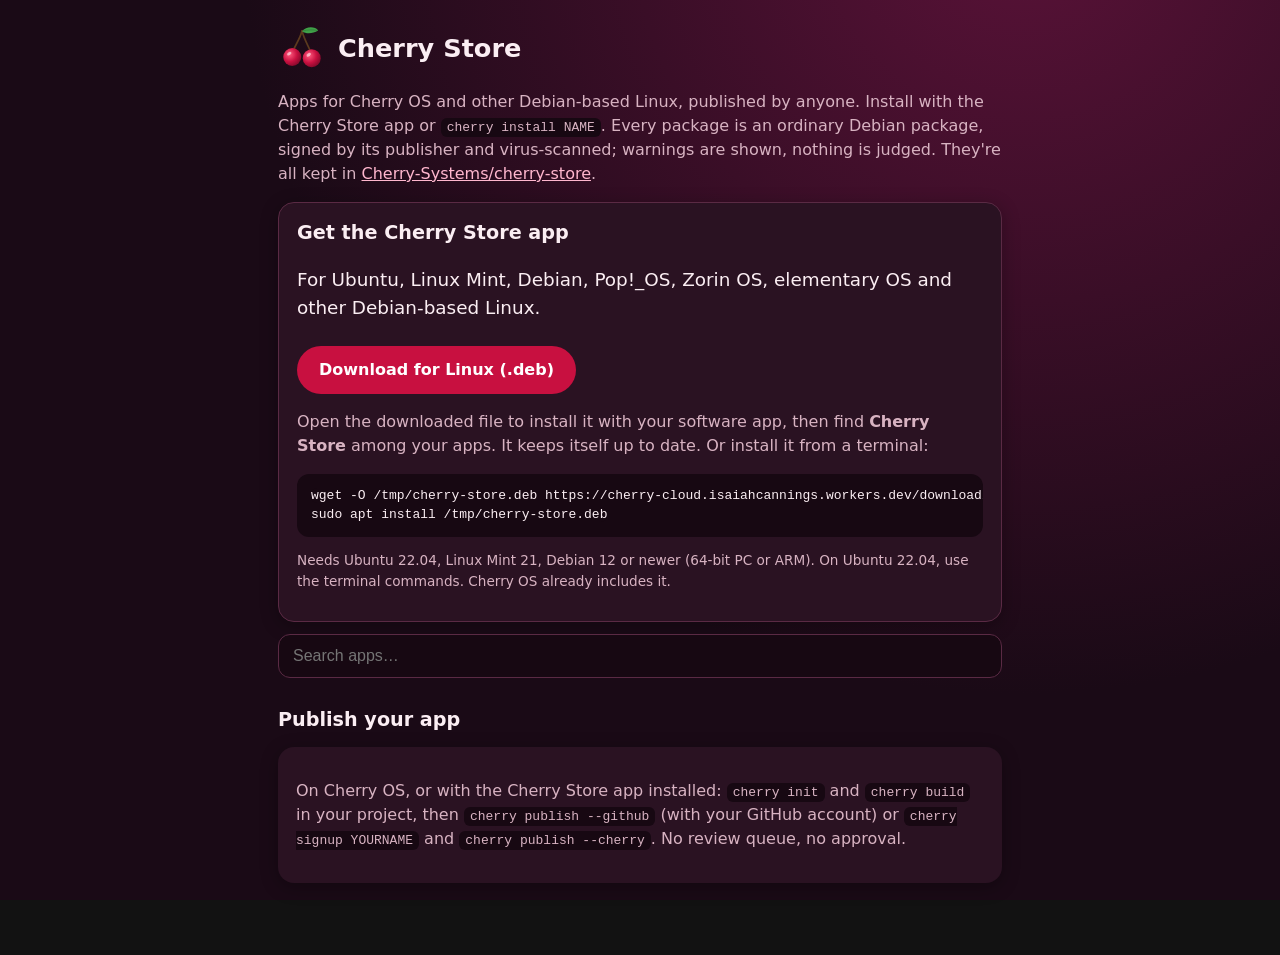
==== index.html @ 56f1f1a2 "Update the Cherry Store website" ====
<!doctype html>
<html lang="en">
<head>
  <meta charset="utf-8">
  <meta name="viewport" content="width=device-width, initial-scale=1">
  <title>Cherry Store</title>
  <link rel="stylesheet" href="/style.css">
  <link rel="icon" href="/logo.svg">
  <meta name="theme-color" content="#c81040">
</head>
<body>
<main>
  <header><img src="/logo.svg" alt=""><h1>Cherry Store</h1></header>
  <p>Apps for Cherry OS and other Debian-based Linux, published by anyone. Install with the Cherry Store app or
    <code>cherry install NAME</code>. Every package is an ordinary Debian package, signed by its publisher and
    virus-scanned; warnings are shown, nothing is judged. They're all kept in
    <a href="https://github.com/Cherry-Systems/cherry-store">Cherry-Systems/cherry-store</a>.</p>

  <div class="card get">
    <h2>Get the Cherry Store app</h2>
    <p class="big">For Ubuntu, Linux Mint, Debian, Pop!_OS, Zorin OS, elementary OS and other Debian-based Linux.</p>
    <a class="button" id="client-download" href="https://cherry-cloud.isaiahcannings.workers.dev/download/cherry-store.deb">Download for Linux (.deb)</a>
    <span class="meta" id="client-version"></span>
    <p>Open the downloaded file to install it with your software app, then find <b>Cherry Store</b> among your
      apps. It keeps itself up to date. Or install it from a terminal:</p>
    <pre><code id="client-cmd">wget -O /tmp/cherry-store.deb https://cherry-cloud.isaiahcannings.workers.dev/download/cherry-store.deb
sudo apt install /tmp/cherry-store.deb</code></pre>
    <p class="meta">Needs Ubuntu 22.04, Linux Mint 21, Debian 12 or newer (64-bit PC or ARM). On Ubuntu 22.04, use
      the terminal commands. Cherry OS already includes it.</p>
  </div>

  <input type="search" id="q" placeholder="Search apps…">
  <div id="results"></div>

  <h2>Publish your app</h2>
  <div class="card">
    <p>On Cherry OS, or with the Cherry Store app installed: <code>cherry init</code> and <code>cherry build</code> in your project, then
      <code>cherry publish --github</code> (with your GitHub account) or <code>cherry signup YOURNAME</code> and
      <code>cherry publish --cherry</code>. No review queue, no approval.</p>
  </div>

</main>
<script type="module">
function el(tag, attrs = {}, ...children) {
  const e = document.createElement(tag);
  for (const [k, v] of Object.entries(attrs)) e.setAttribute(k, v);
  for (const c of children) e.append(c);
  return e;
}
const results = document.getElementById("results");
const INDEX = "https://raw.githubusercontent.com/Cherry-Systems/cherry-store/main/index.json";
const CLIENT = "cherry-store-client";
function showClient(url) {
  document.getElementById("client-download").href = url;
  document.getElementById("client-cmd").textContent =
    `wget -O /tmp/cherry-store.deb ${url}\nsudo apt install /tmp/cherry-store.deb`;
}
function publisher(p) {
  const [how, who] = p.publisher.split(":");
  return who ? `${who} (${how === "github" ? "GitHub" : "Cherry account"})` : p.publisher;
}
let index = null;
async function load(q = "") {
  if (!index) {
    index = await (await fetch(INDEX)).json();
    const client = index.packages?.[CLIENT];
    if (client?.latest) {
      document.getElementById("client-version").textContent = `version ${client.latest}`;
      const url = client.versions?.[client.latest]?.url;
      if (url?.startsWith("https://github.com/")) showClient(url);
    }
  }
  const words = q.toLowerCase().split(/\s+/).filter(Boolean);
  const packages = Object.values(index.packages || {}).filter((p) => p.name !== CLIENT && !p.taken_down && p.latest &&
    words.every((w) => `${p.name} ${p.summary || ""} ${p.description || ""}`.toLowerCase().includes(w)));
  results.replaceChildren();
  if (!packages.length) results.append(el("p", {}, q ? "No apps match that." : "No apps yet — be the first to publish!"));
  for (const p of packages.sort((a, b) => a.name.localeCompare(b.name))) {
    const v = p.versions[p.latest];
    const badges = [];
    if (p.kind === "windows") badges.push(el("span", { class: "badge" }, "Windows app"));
    if (v.scan?.status === "flagged") badges.push(el("span", { class: "badge flagged" }, "⚠ virus scanner warning"));
    if (v.warnings?.length) badges.push(el("span", { class: "badge flagged" }, `${v.warnings.length} warning(s)`));
    results.append(el("div", { class: "card pkg" },
      el("div", { class: "icon" }, p.name[0].toUpperCase()),
      el("div", {},
        el("h3", {}, p.name, ...badges),
        el("p", {}, p.summary || ""),
        el("div", { class: "meta" }, `v${p.latest} · by ${publisher(p)} · `,
          el("code", {}, `cherry install ${p.name}`)))));
  }
}
let t;
document.getElementById("q").addEventListener("input", (e) => { clearTimeout(t); t = setTimeout(() => load(e.target.value), 250); });
load();
</script>
</body>
</html>
---- style.css ----
:root {
  --cherry: #c81040;
  --cherry-dark: #7a0828;
  --blossom: #ffb7ce;
  --bg: #1a0a16;
  --card: #2a1222;
  --text: #fbeef3;
  --muted: #d8b3c2;
  color-scheme: dark;
}
* { box-sizing: border-box; }
body {
  margin: 0;
  font-family: system-ui, -apple-system, "Segoe UI", Roboto, sans-serif;
  background: radial-gradient(circle at 80% -10%, #5a1238 0, var(--bg) 55%) fixed;
  color: var(--text);
  line-height: 1.5;
}
main { max-width: 760px; margin: 0 auto; padding: 24px 18px 60px; }
header { display: flex; align-items: center; gap: 12px; margin-bottom: 18px; }
header img { width: 48px; height: 48px; }
h1 { font-size: 1.6rem; margin: 0; }
h2 { font-size: 1.2rem; margin: 28px 0 8px; }
p, li { color: var(--muted); }
a { color: var(--blossom); }
.card {
  background: var(--card);
  border-radius: 16px;
  padding: 16px 18px;
  margin: 12px 0;
  box-shadow: 0 4px 18px rgba(0, 0, 0, 0.3);
}
.big { font-size: 1.15rem; color: var(--text); }
button, .button {
  display: inline-block;
  background: var(--cherry);
  color: white;
  border: 0;
  border-radius: 999px;
  padding: 12px 22px;
  font-size: 1rem;
  font-weight: 600;
  cursor: pointer;
  text-decoration: none;
  margin: 6px 6px 0 0;
}
button.secondary { background: #4a2238; }
button:disabled { opacity: 0.5; }
input[type="text"], input[type="search"], textarea, select {
  width: 100%;
  padding: 12px 14px;
  border-radius: 12px;
  border: 1px solid #5a2a44;
  background: #170812;
  color: var(--text);
  font-size: 1rem;
}
.code {
  font-family: ui-monospace, "DejaVu Sans Mono", monospace;
  font-size: 1.05rem;
  letter-spacing: 0.04em;
  word-break: break-all;
  color: white;
}
.ok { color: #9be89b; }
.warn { color: #ffcf7a; }
.err { color: #ff8a9a; }
.pkg { display: flex; gap: 14px; align-items: flex-start; }
.pkg .icon {
  width: 48px; height: 48px; border-radius: 12px; flex: none;
  background: linear-gradient(135deg, var(--cherry), var(--cherry-dark));
  display: grid; place-items: center; font-weight: 700; font-size: 1.3rem;
}
.pkg h3 { margin: 0; font-size: 1.05rem; }
.pkg .meta { font-size: 0.85rem; color: var(--muted); }
.badge {
  display: inline-block; font-size: 0.75rem; padding: 2px 8px; border-radius: 999px;
  background: #4a2238; margin-left: 6px; vertical-align: middle;
}
.badge.flagged { background: #7a4a00; }
code { background: #170812; padding: 2px 6px; border-radius: 6px; }
pre { background: #170812; padding: 12px 14px; border-radius: 12px; overflow-x: auto; }
pre code { padding: 0; }
.get { border: 1px solid #5a2a44; }
.get h2 { margin-top: 0; }
.meta { font-size: 0.85rem; color: var(--muted); }
label.choice { display: flex; gap: 10px; align-items: center; padding: 10px 0; color: var(--text); }
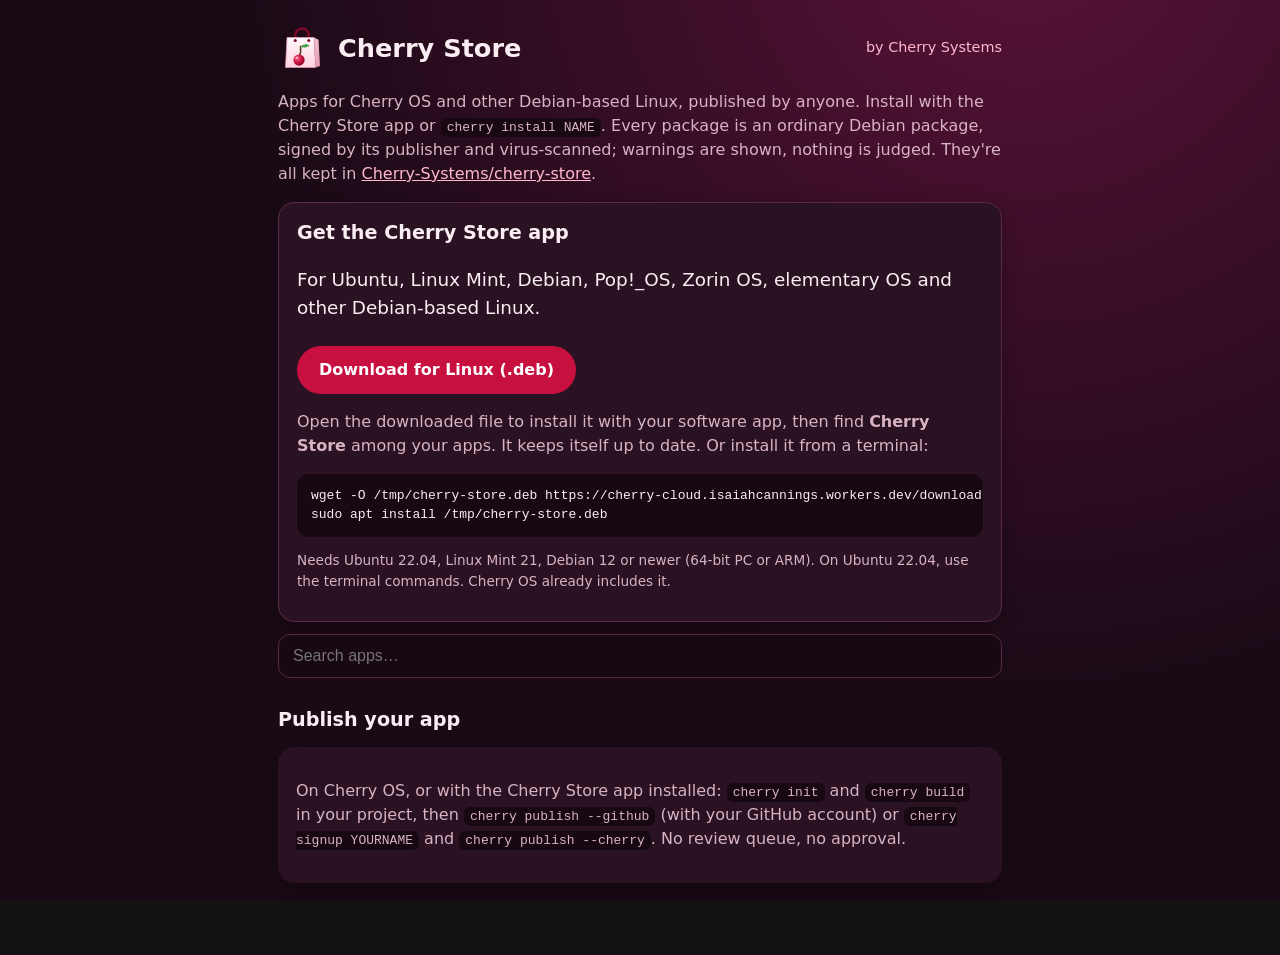
==== commit 7014d11c: "Update the Cherry Store website" ====
--- a/index.html
+++ b/index.html
@@ -4,13 +4,14 @@
   <meta charset="utf-8">
   <meta name="viewport" content="width=device-width, initial-scale=1">
   <title>Cherry Store</title>
-  <link rel="stylesheet" href="/style.css">
-  <link rel="icon" href="/logo.svg">
+  <link rel="stylesheet" href="style.css">
+  <link rel="icon" href="cherry-store.svg">
   <meta name="theme-color" content="#c81040">
 </head>
 <body>
 <main>
-  <header><img src="/logo.svg" alt=""><h1>Cherry Store</h1></header>
+  <header><img src="cherry-store.svg" alt=""><h1>Cherry Store</h1>
+    <a class="home" href="https://cherry-systems.github.io/">by Cherry Systems</a></header>
   <p>Apps for Cherry OS and other Debian-based Linux, published by anyone. Install with the Cherry Store app or
     <code>cherry install NAME</code>. Every package is an ordinary Debian package, signed by its publisher and
     virus-scanned; warnings are shown, nothing is judged. They're all kept in
--- a/style.css
+++ b/style.css
@@ -19,6 +19,7 @@
 main { max-width: 760px; margin: 0 auto; padding: 24px 18px 60px; }
 header { display: flex; align-items: center; gap: 12px; margin-bottom: 18px; }
 header img { width: 48px; height: 48px; }
+header .home { margin-left: auto; font-size: 0.9rem; text-decoration: none; }
 h1 { font-size: 1.6rem; margin: 0; }
 h2 { font-size: 1.2rem; margin: 28px 0 8px; }
 p, li { color: var(--muted); }
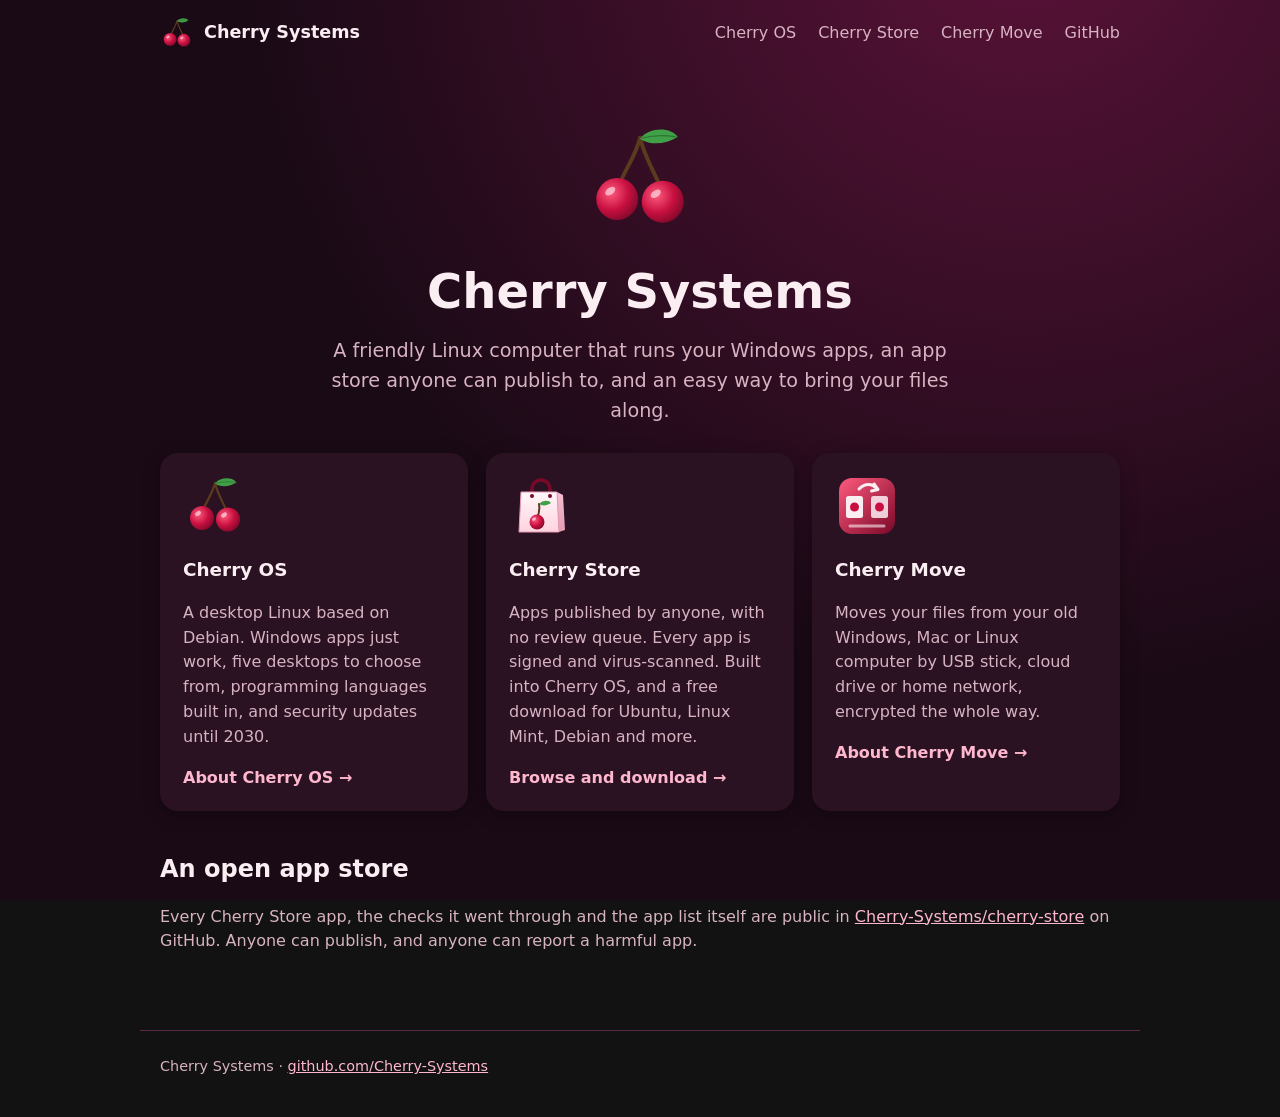
==== commit f966b03f: "Update the Cherry Systems website" ====
--- a/index.html
+++ b/index.html
@@ -3,97 +3,57 @@
 <head>
   <meta charset="utf-8">
   <meta name="viewport" content="width=device-width, initial-scale=1">
-  <title>Cherry Store</title>
-  <link rel="stylesheet" href="style.css">
-  <link rel="icon" href="cherry-store.svg">
+  <title>Cherry Systems</title>
+  <meta name="description" content="Cherry Systems makes Cherry OS, the Cherry Store and Cherry Move.">
+  <link rel="stylesheet" href="/style.css">
+  <link rel="icon" href="/logo.svg">
   <meta name="theme-color" content="#c81040">
 </head>
 <body>
+<nav>
+  <a class="brand" href="/"><img src="/logo.svg" alt="">Cherry Systems</a>
+  <a href="/os/">Cherry OS</a>
+  <a href="/store/">Cherry Store</a>
+  <a href="/move/">Cherry Move</a>
+  <a href="https://github.com/Cherry-Systems">GitHub</a>
+</nav>
 <main>
-  <header><img src="cherry-store.svg" alt=""><h1>Cherry Store</h1>
-    <a class="home" href="https://cherry-systems.github.io/">by Cherry Systems</a></header>
-  <p>Apps for Cherry OS and other Debian-based Linux, published by anyone. Install with the Cherry Store app or
-    <code>cherry install NAME</code>. Every package is an ordinary Debian package, signed by its publisher and
-    virus-scanned; warnings are shown, nothing is judged. They're all kept in
-    <a href="https://github.com/Cherry-Systems/cherry-store">Cherry-Systems/cherry-store</a>.</p>
+  <section class="hero">
+    <img src="/logo.svg" alt="">
+    <h1>Cherry Systems</h1>
+    <p>A friendly Linux computer that runs your Windows apps, an app store anyone can publish to, and an easy
+      way to bring your files along.</p>
+  </section>
 
-  <div class="card get">
-    <h2>Get the Cherry Store app</h2>
-    <p class="big">For Ubuntu, Linux Mint, Debian, Pop!_OS, Zorin OS, elementary OS and other Debian-based Linux.</p>
-    <a class="button" id="client-download" href="https://cherry-cloud.isaiahcannings.workers.dev/download/cherry-store.deb">Download for Linux (.deb)</a>
-    <span class="meta" id="client-version"></span>
-    <p>Open the downloaded file to install it with your software app, then find <b>Cherry Store</b> among your
-      apps. It keeps itself up to date. Or install it from a terminal:</p>
-    <pre><code id="client-cmd">wget -O /tmp/cherry-store.deb https://cherry-cloud.isaiahcannings.workers.dev/download/cherry-store.deb
-sudo apt install /tmp/cherry-store.deb</code></pre>
-    <p class="meta">Needs Ubuntu 22.04, Linux Mint 21, Debian 12 or newer (64-bit PC or ARM). On Ubuntu 22.04, use
-      the terminal commands. Cherry OS already includes it.</p>
+  <div class="grid">
+    <a class="card" href="/os/">
+      <img class="icon" src="/logo.svg" alt="">
+      <h3>Cherry OS</h3>
+      <p>A desktop Linux based on Debian. Windows apps just work, five desktops to choose from, programming
+        languages built in, and security updates until 2030.</p>
+      <span class="more">About Cherry OS →</span>
+    </a>
+    <a class="card" href="/store/">
+      <img class="icon" src="/images/cherry-store.svg" alt="">
+      <h3>Cherry Store</h3>
+      <p>Apps published by anyone, with no review queue. Every app is signed and virus-scanned. Built into
+        Cherry OS, and a free download for Ubuntu, Linux Mint, Debian and more.</p>
+      <span class="more">Browse and download →</span>
+    </a>
+    <a class="card" href="/move/">
+      <img class="icon" src="/images/cherry-move.svg" alt="">
+      <h3>Cherry Move</h3>
+      <p>Moves your files from your old Windows, Mac or Linux computer by USB stick, cloud drive or home
+        network, encrypted the whole way.</p>
+      <span class="more">About Cherry Move →</span>
+    </a>
   </div>
 
-  <input type="search" id="q" placeholder="Search apps…">
-  <div id="results"></div>
-
-  <h2>Publish your app</h2>
-  <div class="card">
-    <p>On Cherry OS, or with the Cherry Store app installed: <code>cherry init</code> and <code>cherry build</code> in your project, then
-      <code>cherry publish --github</code> (with your GitHub account) or <code>cherry signup YOURNAME</code> and
-      <code>cherry publish --cherry</code>. No review queue, no approval.</p>
-  </div>
-
+  <h2>An open app store</h2>
+  <p>Every Cherry Store app, the checks it went through and the app list itself are public in
+    <a href="https://github.com/Cherry-Systems/cherry-store">Cherry-Systems/cherry-store</a> on GitHub.
+    Anyone can publish, and anyone can report a harmful app.</p>
 </main>
-<script type="module">
-function el(tag, attrs = {}, ...children) {
-  const e = document.createElement(tag);
-  for (const [k, v] of Object.entries(attrs)) e.setAttribute(k, v);
-  for (const c of children) e.append(c);
-  return e;
-}
-const results = document.getElementById("results");
-const INDEX = "https://raw.githubusercontent.com/Cherry-Systems/cherry-store/main/index.json";
-const CLIENT = "cherry-store-client";
-function showClient(url) {
-  document.getElementById("client-download").href = url;
-  document.getElementById("client-cmd").textContent =
-    `wget -O /tmp/cherry-store.deb ${url}\nsudo apt install /tmp/cherry-store.deb`;
-}
-function publisher(p) {
-  const [how, who] = p.publisher.split(":");
-  return who ? `${who} (${how === "github" ? "GitHub" : "Cherry account"})` : p.publisher;
-}
-let index = null;
-async function load(q = "") {
-  if (!index) {
-    index = await (await fetch(INDEX)).json();
-    const client = index.packages?.[CLIENT];
-    if (client?.latest) {
-      document.getElementById("client-version").textContent = `version ${client.latest}`;
-      const url = client.versions?.[client.latest]?.url;
-      if (url?.startsWith("https://github.com/")) showClient(url);
-    }
-  }
-  const words = q.toLowerCase().split(/\s+/).filter(Boolean);
-  const packages = Object.values(index.packages || {}).filter((p) => p.name !== CLIENT && !p.taken_down && p.latest &&
-    words.every((w) => `${p.name} ${p.summary || ""} ${p.description || ""}`.toLowerCase().includes(w)));
-  results.replaceChildren();
-  if (!packages.length) results.append(el("p", {}, q ? "No apps match that." : "No apps yet — be the first to publish!"));
-  for (const p of packages.sort((a, b) => a.name.localeCompare(b.name))) {
-    const v = p.versions[p.latest];
-    const badges = [];
-    if (p.kind === "windows") badges.push(el("span", { class: "badge" }, "Windows app"));
-    if (v.scan?.status === "flagged") badges.push(el("span", { class: "badge flagged" }, "⚠ virus scanner warning"));
-    if (v.warnings?.length) badges.push(el("span", { class: "badge flagged" }, `${v.warnings.length} warning(s)`));
-    results.append(el("div", { class: "card pkg" },
-      el("div", { class: "icon" }, p.name[0].toUpperCase()),
-      el("div", {},
-        el("h3", {}, p.name, ...badges),
-        el("p", {}, p.summary || ""),
-        el("div", { class: "meta" }, `v${p.latest} · by ${publisher(p)} · `,
-          el("code", {}, `cherry install ${p.name}`)))));
-  }
-}
-let t;
-document.getElementById("q").addEventListener("input", (e) => { clearTimeout(t); t = setTimeout(() => load(e.target.value), 250); });
-load();
-</script>
+<footer>Cherry Systems · <a href="https://github.com/Cherry-Systems">github.com/Cherry-Systems</a></footer>
 </body>
 </html>
--- a/style.css
+++ b/style.css
@@ -4,6 +4,7 @@
   --blossom: #ffb7ce;
   --bg: #1a0a16;
   --card: #2a1222;
+  --line: #5a2a44;
   --text: #fbeef3;
   --muted: #d8b3c2;
   color-scheme: dark;
@@ -14,75 +15,56 @@
   font-family: system-ui, -apple-system, "Segoe UI", Roboto, sans-serif;
   background: radial-gradient(circle at 80% -10%, #5a1238 0, var(--bg) 55%) fixed;
   color: var(--text);
-  line-height: 1.5;
+  line-height: 1.55;
 }
-main { max-width: 760px; margin: 0 auto; padding: 24px 18px 60px; }
-header { display: flex; align-items: center; gap: 12px; margin-bottom: 18px; }
-header img { width: 48px; height: 48px; }
-header .home { margin-left: auto; font-size: 0.9rem; text-decoration: none; }
-h1 { font-size: 1.6rem; margin: 0; }
-h2 { font-size: 1.2rem; margin: 28px 0 8px; }
+a { color: var(--blossom); }
 p, li { color: var(--muted); }
-a { color: var(--blossom); }
+code { background: #170812; padding: 2px 6px; border-radius: 6px; }
+
+nav {
+  max-width: 1000px; margin: 0 auto; padding: 16px 20px;
+  display: flex; align-items: center; gap: 22px; flex-wrap: wrap;
+}
+nav .brand { display: flex; align-items: center; gap: 10px; color: var(--text); text-decoration: none; font-weight: 700; font-size: 1.1rem; margin-right: auto; }
+nav .brand img { width: 34px; height: 34px; }
+nav a { color: var(--muted); text-decoration: none; font-weight: 500; }
+nav a:hover, nav a[aria-current="page"] { color: var(--text); }
+
+main { max-width: 1000px; margin: 0 auto; padding: 8px 20px 60px; }
+.hero { text-align: center; padding: 48px 0 28px; }
+.hero img { width: 112px; height: 112px; }
+.hero h1 { font-size: clamp(2rem, 5vw, 3rem); margin: 12px 0 8px; }
+.hero p { font-size: 1.2rem; max-width: 640px; margin: 0 auto; }
+h2 { font-size: 1.5rem; margin: 40px 0 12px; }
+h3 { margin: 0 0 6px; font-size: 1.15rem; }
+
+.grid { display: grid; grid-template-columns: repeat(auto-fit, minmax(260px, 1fr)); gap: 18px; }
 .card {
-  background: var(--card);
-  border-radius: 16px;
-  padding: 16px 18px;
-  margin: 12px 0;
+  background: var(--card); border-radius: 18px; padding: 20px 22px;
   box-shadow: 0 4px 18px rgba(0, 0, 0, 0.3);
 }
-.big { font-size: 1.15rem; color: var(--text); }
-button, .button {
-  display: inline-block;
-  background: var(--cherry);
-  color: white;
-  border: 0;
-  border-radius: 999px;
-  padding: 12px 22px;
-  font-size: 1rem;
-  font-weight: 600;
-  cursor: pointer;
-  text-decoration: none;
-  margin: 6px 6px 0 0;
+a.card { display: block; color: inherit; text-decoration: none; border: 1px solid transparent; transition: border-color 0.15s, transform 0.15s; }
+a.card:hover { border-color: var(--line); transform: translateY(-2px); }
+.card img.icon { width: 64px; height: 64px; margin-bottom: 10px; }
+.card .more { color: var(--blossom); font-weight: 600; }
+
+.button {
+  display: inline-block; background: var(--cherry); color: white; border-radius: 999px;
+  padding: 12px 24px; font-weight: 600; text-decoration: none; margin: 8px 8px 0 0;
 }
-button.secondary { background: #4a2238; }
-button:disabled { opacity: 0.5; }
-input[type="text"], input[type="search"], textarea, select {
-  width: 100%;
-  padding: 12px 14px;
-  border-radius: 12px;
-  border: 1px solid #5a2a44;
-  background: #170812;
-  color: var(--text);
-  font-size: 1rem;
-}
-.code {
-  font-family: ui-monospace, "DejaVu Sans Mono", monospace;
-  font-size: 1.05rem;
-  letter-spacing: 0.04em;
-  word-break: break-all;
-  color: white;
-}
-.ok { color: #9be89b; }
-.warn { color: #ffcf7a; }
-.err { color: #ff8a9a; }
-.pkg { display: flex; gap: 14px; align-items: flex-start; }
-.pkg .icon {
-  width: 48px; height: 48px; border-radius: 12px; flex: none;
-  background: linear-gradient(135deg, var(--cherry), var(--cherry-dark));
-  display: grid; place-items: center; font-weight: 700; font-size: 1.3rem;
-}
-.pkg h3 { margin: 0; font-size: 1.05rem; }
-.pkg .meta { font-size: 0.85rem; color: var(--muted); }
-.badge {
-  display: inline-block; font-size: 0.75rem; padding: 2px 8px; border-radius: 999px;
-  background: #4a2238; margin-left: 6px; vertical-align: middle;
-}
-.badge.flagged { background: #7a4a00; }
-code { background: #170812; padding: 2px 6px; border-radius: 6px; }
-pre { background: #170812; padding: 12px 14px; border-radius: 12px; overflow-x: auto; }
-pre code { padding: 0; }
-.get { border: 1px solid #5a2a44; }
-.get h2 { margin-top: 0; }
-.meta { font-size: 0.85rem; color: var(--muted); }
-label.choice { display: flex; gap: 10px; align-items: center; padding: 10px 0; color: var(--text); }
+.button.secondary { background: #4a2238; }
+.soon { display: inline-block; margin-top: 10px; padding: 6px 14px; border-radius: 999px; background: #4a2238; color: var(--text); font-size: 0.9rem; }
+
+.shots { display: grid; grid-template-columns: repeat(auto-fit, minmax(300px, 1fr)); gap: 16px; }
+.shots figure { margin: 0; }
+.shots img { width: 100%; border-radius: 12px; display: block; box-shadow: 0 4px 18px rgba(0, 0, 0, 0.4); }
+.shots figcaption { color: var(--muted); font-size: 0.9rem; margin-top: 6px; text-align: center; }
+
+ul.features { padding-left: 1.2em; }
+ul.features li { margin: 8px 0; }
+ul.features b { color: var(--text); }
+table { border-collapse: collapse; width: 100%; }
+td, th { text-align: left; padding: 8px 10px; border-bottom: 1px solid var(--line); color: var(--muted); }
+th { color: var(--text); }
+
+footer { max-width: 1000px; margin: 0 auto; padding: 24px 20px 40px; color: var(--muted); font-size: 0.9rem; border-top: 1px solid var(--line); }
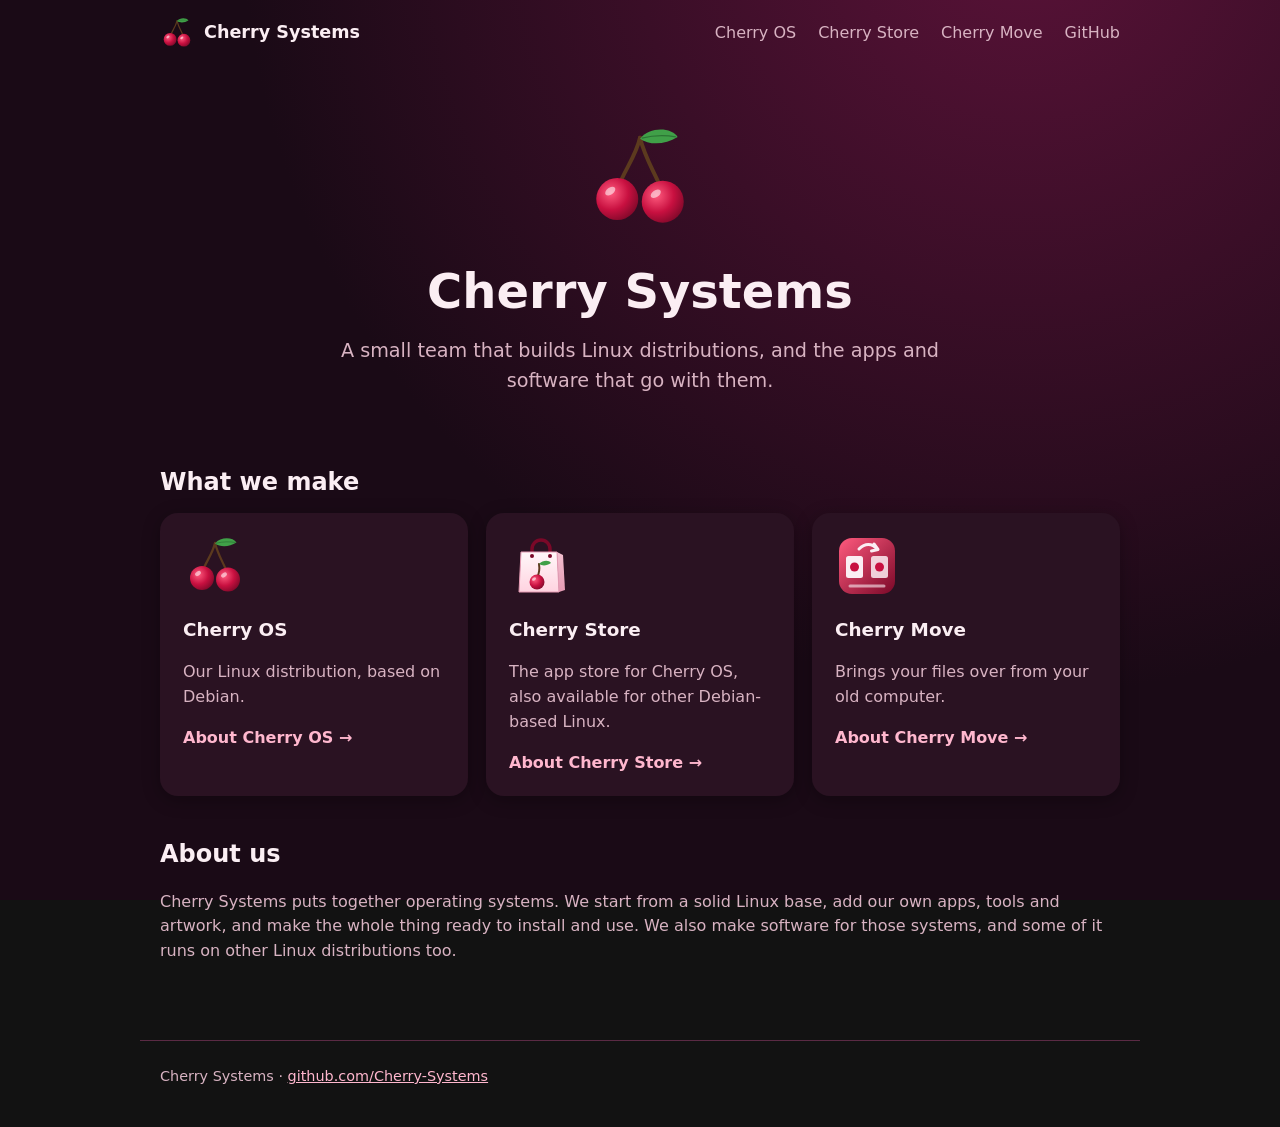
==== commit 82040121: "Update the Cherry Systems website" ====
--- a/index.html
+++ b/index.html
@@ -4,7 +4,7 @@
   <meta charset="utf-8">
   <meta name="viewport" content="width=device-width, initial-scale=1">
   <title>Cherry Systems</title>
-  <meta name="description" content="Cherry Systems makes Cherry OS, the Cherry Store and Cherry Move.">
+  <meta name="description" content="Cherry Systems is a small team that builds Linux distributions, and the apps and software that go with them.">
   <link rel="stylesheet" href="/style.css">
   <link rel="icon" href="/logo.svg">
   <meta name="theme-color" content="#c81040">
@@ -21,38 +21,35 @@
   <section class="hero">
     <img src="/logo.svg" alt="">
     <h1>Cherry Systems</h1>
-    <p>A friendly Linux computer that runs your Windows apps, an app store anyone can publish to, and an easy
-      way to bring your files along.</p>
+    <p>A small team that builds Linux distributions, and the apps and software that go with them.</p>
   </section>
 
+  <h2>What we make</h2>
   <div class="grid">
     <a class="card" href="/os/">
       <img class="icon" src="/logo.svg" alt="">
       <h3>Cherry OS</h3>
-      <p>A desktop Linux based on Debian. Windows apps just work, five desktops to choose from, programming
-        languages built in, and security updates until 2030.</p>
+      <p>Our Linux distribution, based on Debian.</p>
       <span class="more">About Cherry OS →</span>
     </a>
     <a class="card" href="/store/">
       <img class="icon" src="/images/cherry-store.svg" alt="">
       <h3>Cherry Store</h3>
-      <p>Apps published by anyone, with no review queue. Every app is signed and virus-scanned. Built into
-        Cherry OS, and a free download for Ubuntu, Linux Mint, Debian and more.</p>
-      <span class="more">Browse and download →</span>
+      <p>The app store for Cherry OS, also available for other Debian-based Linux.</p>
+      <span class="more">About Cherry Store →</span>
     </a>
     <a class="card" href="/move/">
       <img class="icon" src="/images/cherry-move.svg" alt="">
       <h3>Cherry Move</h3>
-      <p>Moves your files from your old Windows, Mac or Linux computer by USB stick, cloud drive or home
-        network, encrypted the whole way.</p>
+      <p>Brings your files over from your old computer.</p>
       <span class="more">About Cherry Move →</span>
     </a>
   </div>
 
-  <h2>An open app store</h2>
-  <p>Every Cherry Store app, the checks it went through and the app list itself are public in
-    <a href="https://github.com/Cherry-Systems/cherry-store">Cherry-Systems/cherry-store</a> on GitHub.
-    Anyone can publish, and anyone can report a harmful app.</p>
+  <h2>About us</h2>
+  <p>Cherry Systems puts together operating systems. We start from a solid Linux base, add our own apps,
+    tools and artwork, and make the whole thing ready to install and use. We also make software for
+    those systems, and some of it runs on other Linux distributions too.</p>
 </main>
 <footer>Cherry Systems · <a href="https://github.com/Cherry-Systems">github.com/Cherry-Systems</a></footer>
 </body>
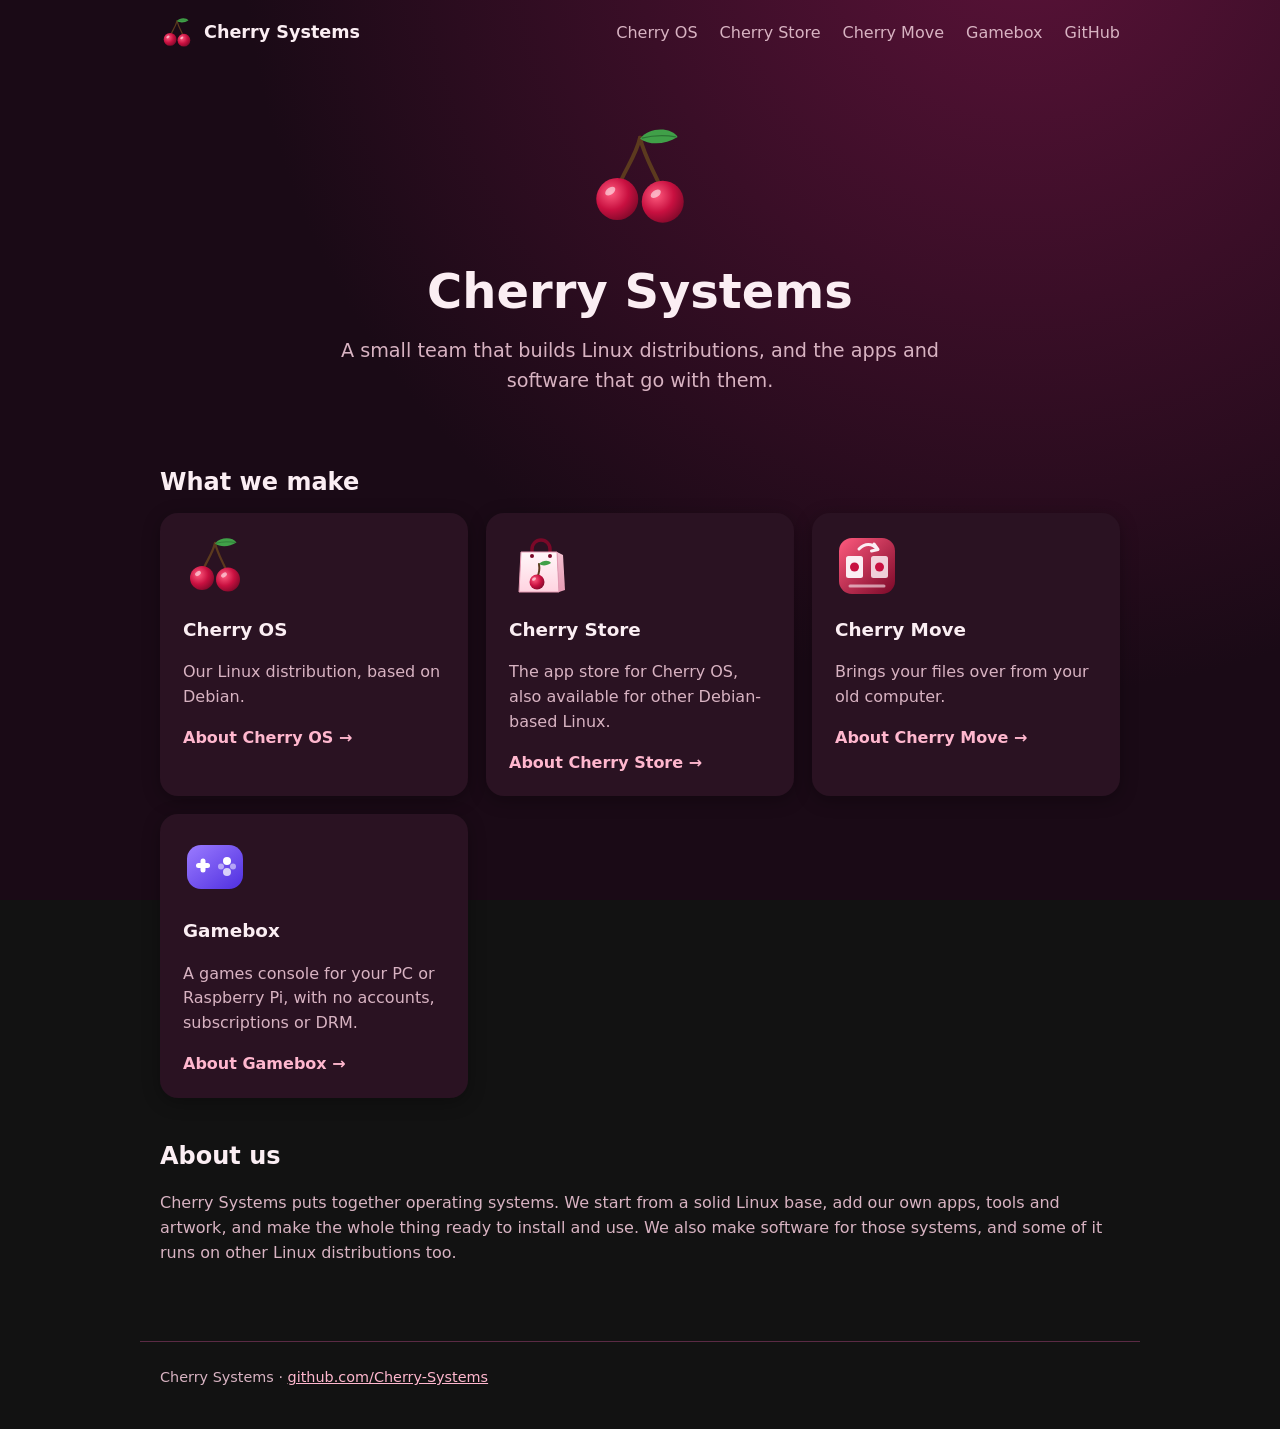
==== commit 5ee90001: "Update the Cherry Systems website" ====
--- a/index.html
+++ b/index.html
@@ -15,6 +15,7 @@
   <a href="/os/">Cherry OS</a>
   <a href="/store/">Cherry Store</a>
   <a href="/move/">Cherry Move</a>
+  <a href="/products/gamebox/">Gamebox</a>
   <a href="https://github.com/Cherry-Systems">GitHub</a>
 </nav>
 <main>
@@ -25,7 +26,7 @@
   </section>
 
   <h2>What we make</h2>
-  <div class="grid">
+  <div class="grid" id="products">
     <a class="card" href="/os/">
       <img class="icon" src="/logo.svg" alt="">
       <h3>Cherry OS</h3>
@@ -52,5 +53,31 @@
     those systems, and some of it runs on other Linux distributions too.</p>
 </main>
 <footer>Cherry Systems · <a href="https://github.com/Cherry-Systems">github.com/Cherry-Systems</a></footer>
+<script>
+fetch("/products.json").then(r => r.ok ? r.json() : []).then(list => {
+  const grid = document.getElementById("products");
+  for (const p of list) {
+    const card = document.createElement("a");
+    card.className = "card";
+    card.href = p.url;
+    if (p.icon) {
+      const icon = document.createElement("img");
+      icon.className = "icon";
+      icon.src = p.icon;
+      icon.alt = "";
+      card.append(icon);
+    }
+    const name = document.createElement("h3");
+    name.textContent = p.name;
+    const tagline = document.createElement("p");
+    tagline.textContent = p.tagline;
+    const more = document.createElement("span");
+    more.className = "more";
+    more.textContent = `About ${p.name} →`;
+    card.append(name, tagline, more);
+    grid.append(card);
+  }
+}).catch(() => {});
+</script>
 </body>
 </html>
--- a/style.css
+++ b/style.css
@@ -35,6 +35,7 @@
 .hero img { width: 112px; height: 112px; }
 .hero h1 { font-size: clamp(2rem, 5vw, 3rem); margin: 12px 0 8px; }
 .hero p { font-size: 1.2rem; max-width: 640px; margin: 0 auto; }
+.hero p.small { font-size: 0.9rem; color: var(--muted); margin-top: 14px; }
 h2 { font-size: 1.5rem; margin: 40px 0 12px; }
 h3 { margin: 0 0 6px; font-size: 1.15rem; }
 
